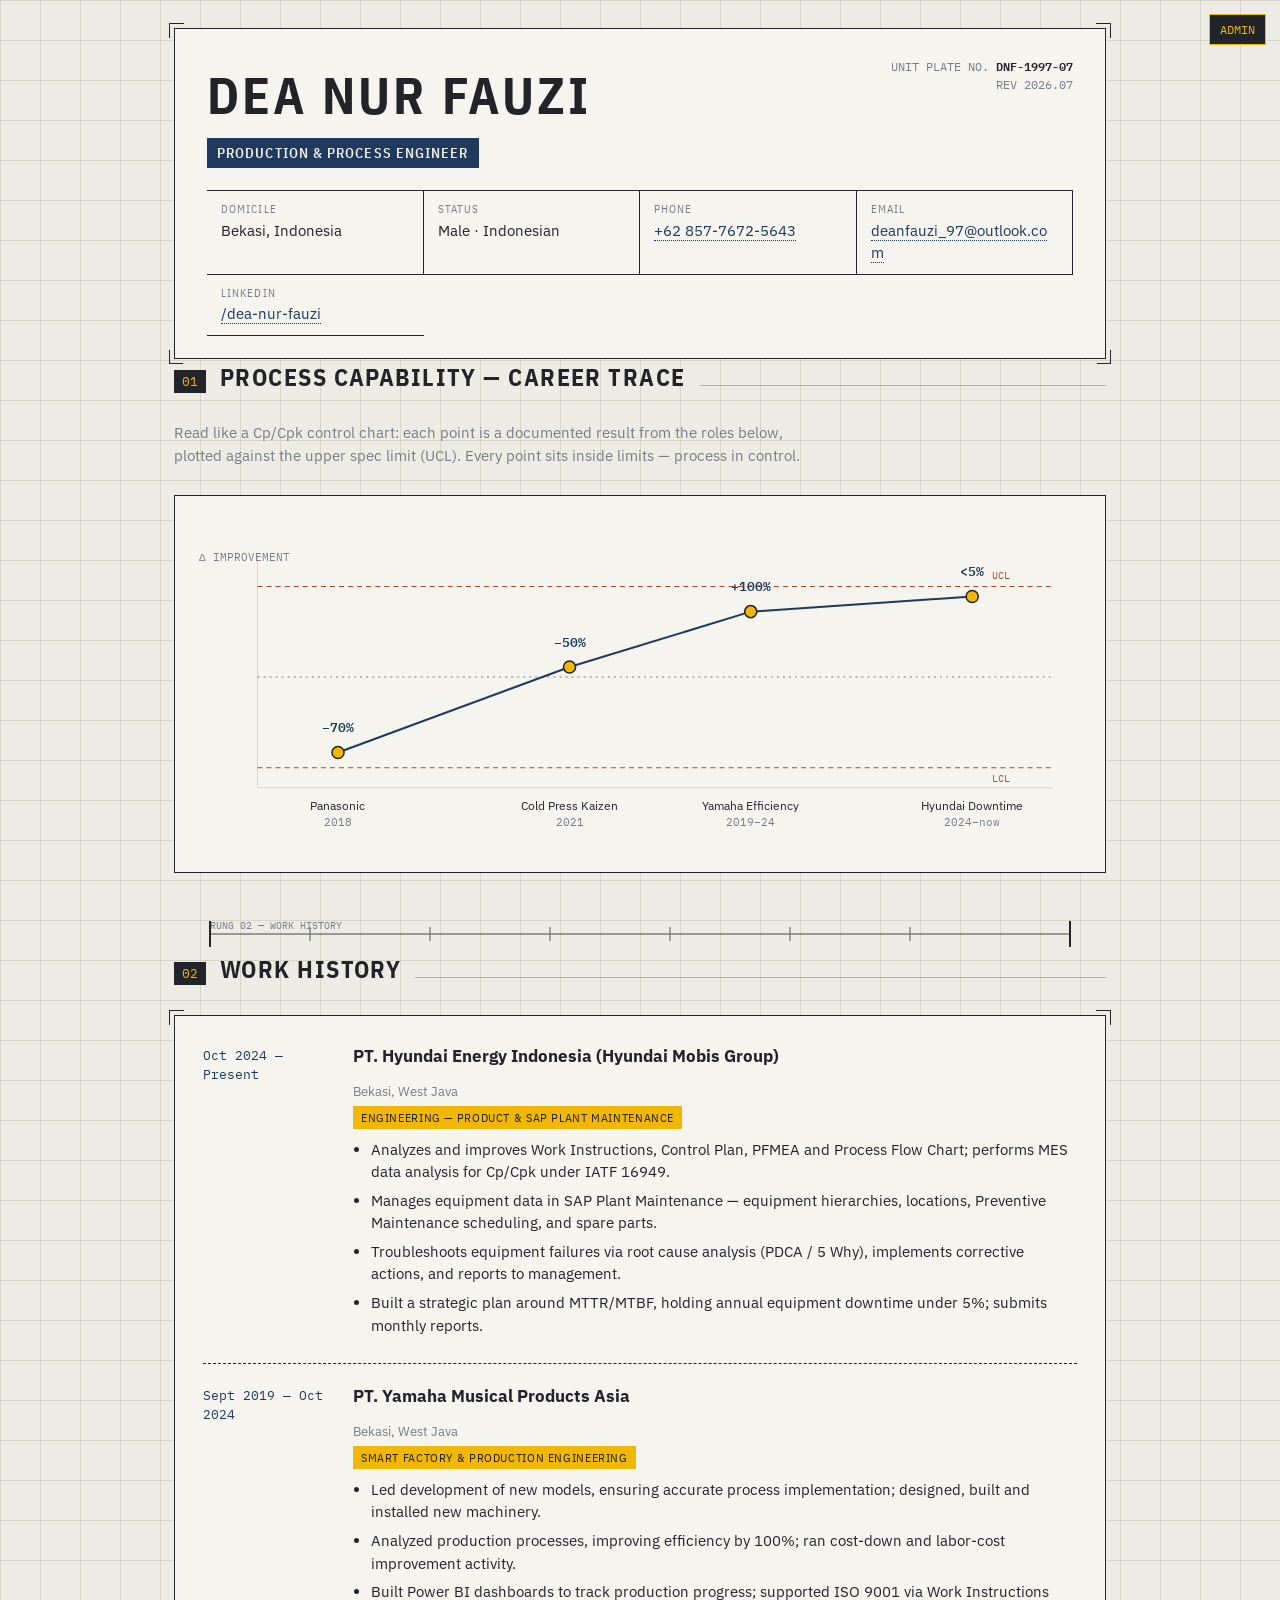
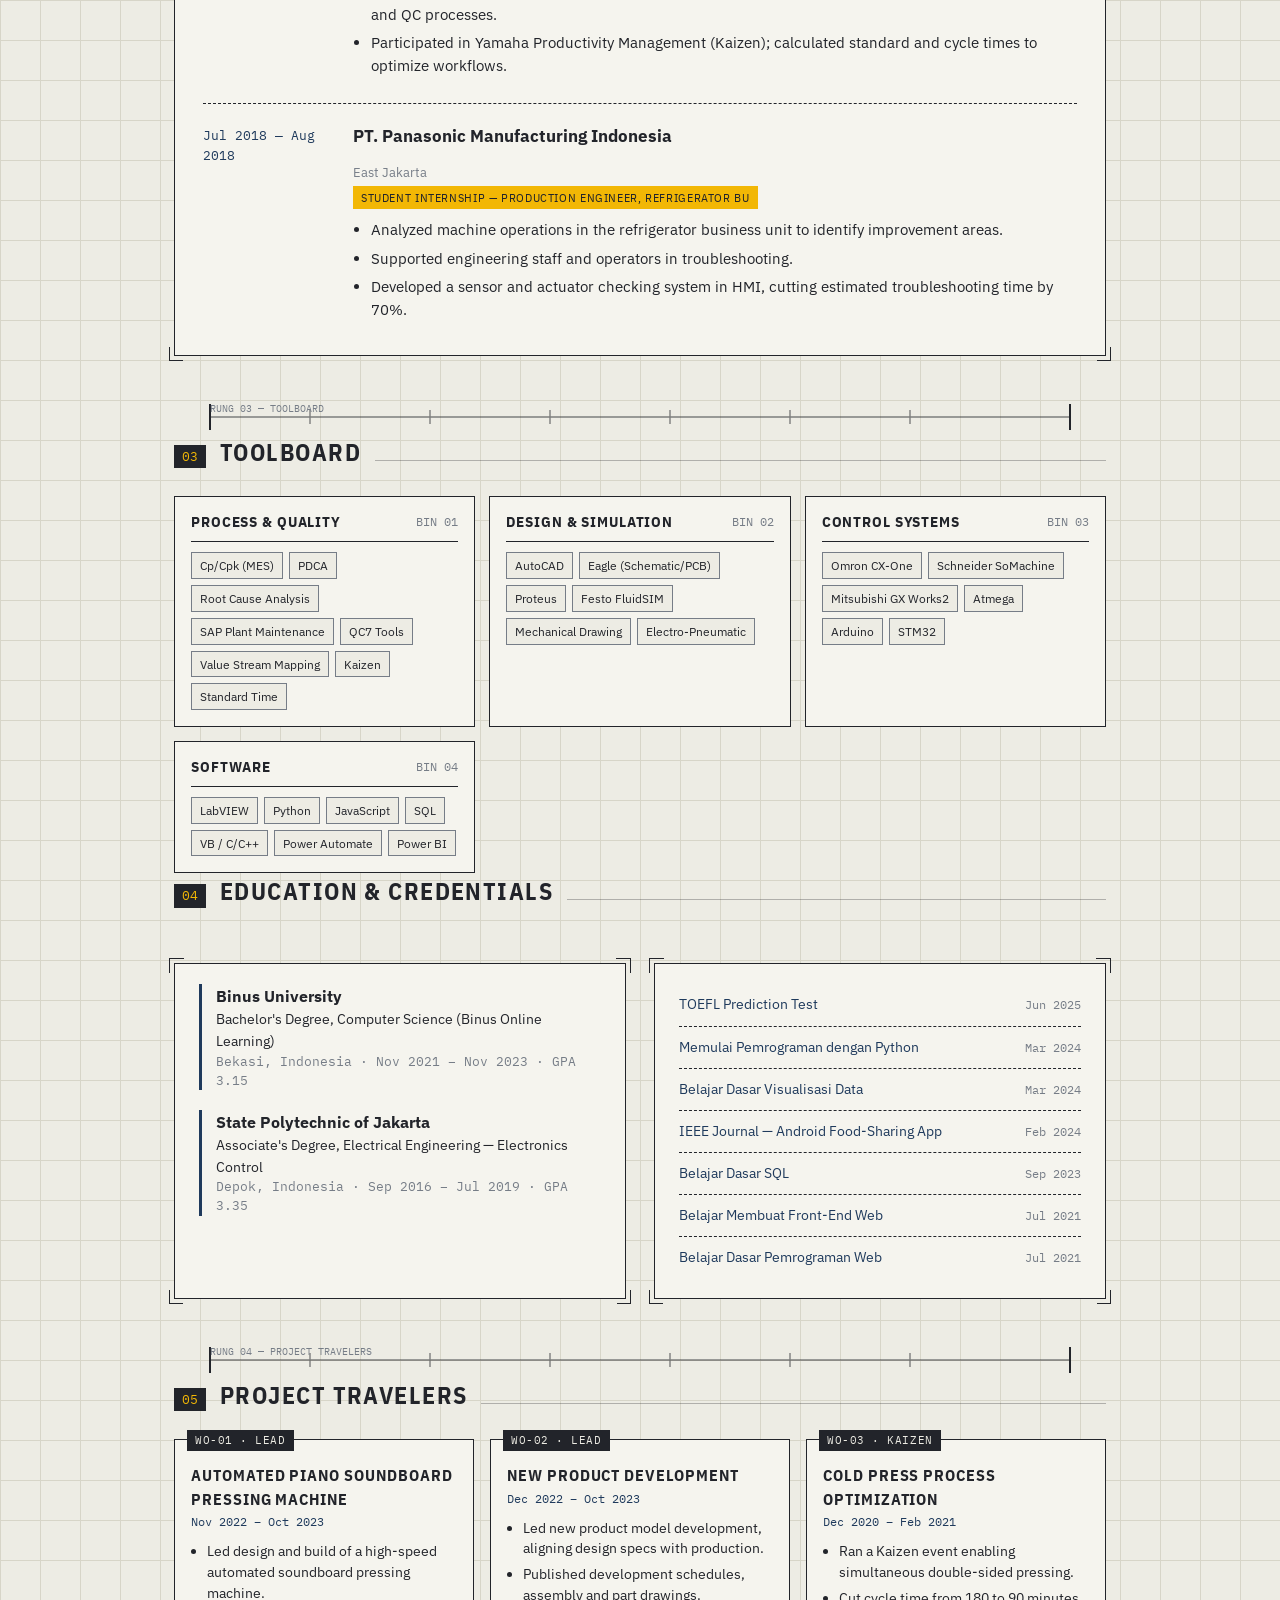
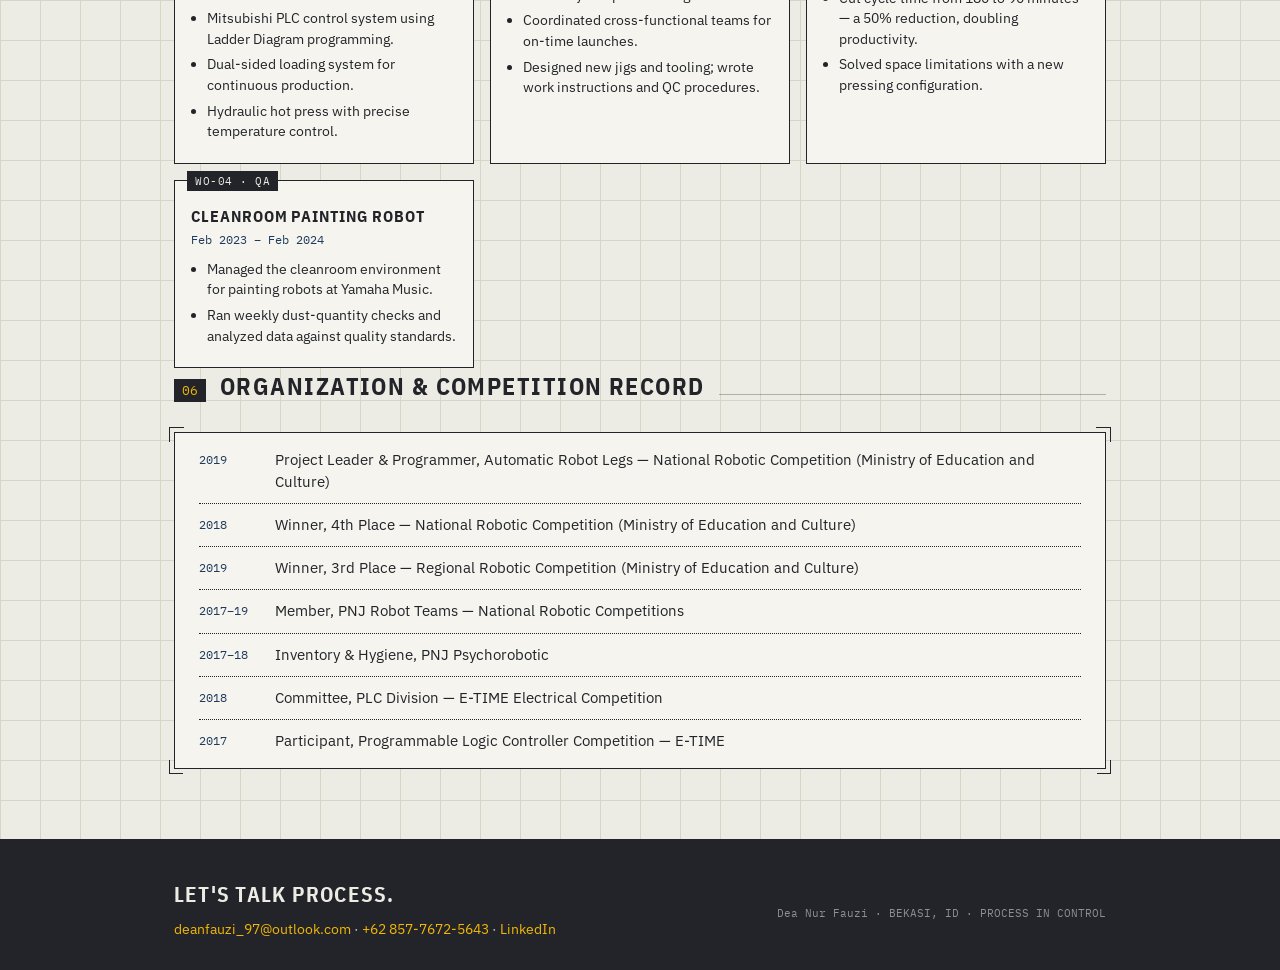
==== index.html @ 6d205314 "Add files via upload" ====
<!DOCTYPE html>
<html lang="en">
<head>
<meta charset="UTF-8">
<meta name="viewport" content="width=device-width, initial-scale=1.0">
<title>Portfolio</title>
<link rel="preconnect" href="https://fonts.googleapis.com">
<link rel="preconnect" href="https://fonts.gstatic.com" crossorigin>
<link href="https://fonts.googleapis.com/css2?family=IBM+Plex+Sans+Condensed:wght@500;600;700&family=IBM+Plex+Sans:wght@400;500;600&family=IBM+Plex+Mono:wght@400;500;600&display=swap" rel="stylesheet">
<link rel="stylesheet" href="style.css">
</head>
<body>

<a href="admin.html" class="admin-badge">ADMIN</a>

<header class="wrap" id="header-slot"></header>

<section class="wrap" id="hero-slot"></section>

<div class="ladder reveal" id="ladder-1" aria-hidden="true"></div>

<section class="wrap" id="experience-slot"></section>

<div class="ladder reveal" id="ladder-2" aria-hidden="true"></div>

<section class="wrap" id="skills-slot"></section>

<section class="wrap" id="education-slot"></section>

<div class="ladder reveal" id="ladder-3" aria-hidden="true"></div>

<section class="wrap" id="projects-slot"></section>

<section class="wrap" id="achievements-slot"></section>

<footer id="footer-slot"></footer>

<script src="app.js"></script>
</body>
</html>
---- style.css ----
:root{
  --paper: #EDECE4;
  --paper-line: #d7d5c8;
  --ink: #22242A;
  --navy: #1F3A5C;
  --navy-soft: #2c4e77;
  --yellow: #F2B705;
  --steel: #767d87;
  --limit: #B0472B;
  --card: #F5F4EE;
}
*{box-sizing:border-box;}
html{scroll-behavior:smooth;}
body{
  margin:0;
  background:var(--paper);
  color:var(--ink);
  font-family:'IBM Plex Sans', sans-serif;
  font-size:16px;
  line-height:1.5;
  background-image:
    linear-gradient(var(--paper-line) 1px, transparent 1px),
    linear-gradient(90deg, var(--paper-line) 1px, transparent 1px);
  background-size: 40px 40px;
}
@media (prefers-reduced-motion: reduce){
  *{animation-duration:0.001ms !important; transition-duration:0.001ms !important;}
}
h1,h2,h3,.mono-label{
  font-family:'IBM Plex Sans Condensed', sans-serif;
  text-transform:uppercase;
  letter-spacing:0.06em;
}
.mono{font-family:'IBM Plex Mono', monospace;}
a{color:var(--navy);}
.wrap{max-width:980px; margin:0 auto; padding:0 24px;}

.plate{
  position:relative;
  border:1.5px solid var(--ink);
  background:var(--card);
  margin-top:28px;
}
.plate::before, .plate::after,
.plate .rm-br, .plate .rm-bl{
  content:"";
  position:absolute;
  width:14px; height:14px;
  border:1.5px solid var(--ink);
}
.plate::before{ top:-6px; left:-6px; border-right:none; border-bottom:none; }
.plate::after{ top:-6px; right:-6px; border-left:none; border-bottom:none; }
.plate .rm-bl{ bottom:-6px; left:-6px; border-right:none; border-top:none; }
.plate .rm-br{ bottom:-6px; right:-6px; border-left:none; border-top:none; }

header{padding-top:40px;}
.nameplate{padding:28px 32px 22px;}
.nameplate-top{
  display:flex; justify-content:space-between; align-items:flex-start; flex-wrap:wrap; gap:12px;
}
.nameplate-top h1{
  font-size:clamp(2.1rem, 5vw, 3.2rem);
  margin:0 0 4px 0;
  font-weight:700;
  color:var(--ink);
}
.role-tag{
  display:inline-block;
  background:var(--navy);
  color:var(--paper);
  font-family:'IBM Plex Sans Condensed', sans-serif;
  font-weight:600;
  letter-spacing:0.08em;
  text-transform:uppercase;
  font-size:0.85rem;
  padding:5px 10px;
}
.plate-id{
  text-align:right;
  font-size:0.75rem;
  color:var(--steel);
}
.plate-id .id-val{color:var(--ink); font-weight:600;}
.spec-fields{
  margin-top:22px;
  display:grid;
  grid-template-columns:repeat(auto-fit,minmax(180px,1fr));
  border-top:1px solid var(--ink);
}
.spec-field{
  padding:10px 14px;
  border-right:1px solid var(--ink);
  border-bottom:1px solid var(--ink);
}
.spec-field:last-child{border-right:none;}
.spec-field .k{
  font-size:0.68rem;
  letter-spacing:0.1em;
  color:var(--steel);
  text-transform:uppercase;
  font-family:'IBM Plex Sans Condensed', sans-serif;
}
.spec-field .v{
  font-size:0.92rem;
  margin-top:2px;
  word-break:break-word;
}
.spec-field .v a{text-decoration:none; border-bottom:1px dotted var(--navy);}

section{padding:56px 0 8px;}
.section-head{
  display:flex; align-items:baseline; gap:14px; margin-bottom:26px;
}
.section-head .idx{
  font-family:'IBM Plex Mono', monospace;
  color:var(--yellow);
  background:var(--ink);
  padding:2px 8px;
  font-size:0.8rem;
}
.section-head h2{
  font-size:1.5rem; margin:0; font-weight:700;
}
.section-head .rule{flex:1; height:1px; background:var(--ink); opacity:0.3;}

.ladder{
  max-width:980px; margin:44px auto 0; padding:0 24px;
}
.ladder svg{width:100%; height:34px; display:block;}
.ladder .rail{stroke:var(--ink); stroke-width:2;}
.ladder .rung{stroke:var(--ink); stroke-width:1.4; opacity:0.55;}
.ladder .label{
  fill:var(--steel); font-family:'IBM Plex Mono', monospace; font-size:10px;
}

.chart-intro{max-width:640px; color:var(--steel); font-size:0.95rem; margin-bottom:18px;}
.chart-box{
  padding:20px 12px 14px;
  overflow-x:auto;
}
.chart-box svg{display:block; min-width:640px;}
.axis-label{fill:var(--steel); font-family:'IBM Plex Mono',monospace; font-size:11px;}
.limit-label{fill:var(--limit); font-family:'IBM Plex Mono',monospace; font-size:10px;}
.pt-label{fill:var(--ink); font-family:'IBM Plex Sans',sans-serif; font-size:11.5px;}
.pt-metric{fill:var(--navy); font-family:'IBM Plex Mono',monospace; font-weight:600; font-size:13px;}
.trace-line{fill:none; stroke:var(--navy); stroke-width:2;}
.trace-pt{fill:var(--yellow); stroke:var(--ink); stroke-width:1.5;}
.limit-line{stroke:var(--limit); stroke-width:1; stroke-dasharray:5 4;}

.station{
  display:grid;
  grid-template-columns:130px 1fr;
  gap:20px;
  padding:20px 0;
  border-top:1px solid var(--ink);
  border-top-style:dashed;
}
.station:first-of-type{border-top:none;}
.station .when{
  font-family:'IBM Plex Mono', monospace;
  font-size:0.8rem;
  color:var(--navy);
  padding-top:2px;
}
.station .co{font-weight:700; font-size:1.05rem; margin:0 0 2px;}
.station .loc{color:var(--steel); font-size:0.82rem; margin-bottom:2px;}
.station .role{
  display:inline-block; margin-bottom:10px;
  font-family:'IBM Plex Sans Condensed', sans-serif;
  text-transform:uppercase; letter-spacing:0.05em;
  font-size:0.78rem; color:var(--ink); background:var(--yellow);
  padding:2px 8px;
}
.station ul{margin:0; padding-left:18px;}
.station li{margin-bottom:6px; font-size:0.94rem;}

.toolboard{
  display:grid;
  grid-template-columns:repeat(auto-fit, minmax(230px,1fr));
  gap:14px;
}
.bin{
  border:1px solid var(--ink);
  background:var(--card);
  padding:14px 16px 16px;
}
.bin .bin-head{
  display:flex; justify-content:space-between; align-items:center;
  border-bottom:1px solid var(--ink); padding-bottom:8px; margin-bottom:10px;
}
.bin .bin-head .no{font-family:'IBM Plex Mono',monospace; font-size:0.75rem; color:var(--steel);}
.bin h3{font-size:0.92rem; margin:0;}
.bin .chips{display:flex; flex-wrap:wrap; gap:6px;}
.chip{
  font-size:0.78rem;
  padding:3px 8px;
  border:1px solid var(--steel);
  color:var(--ink);
  background:var(--paper);
}

.two-col{display:grid; grid-template-columns:1fr 1fr; gap:28px;}
@media (max-width:760px){ .two-col{grid-template-columns:1fr;} .station{grid-template-columns:1fr;} .toolboard{grid-template-columns:1fr 1fr;} }
.edu-card{border-left:3px solid var(--navy); padding-left:14px; margin-bottom:20px;}
.edu-card .school{font-weight:700;}
.edu-card .deg{font-size:0.9rem;}
.edu-card .meta{font-size:0.8rem; color:var(--steel); font-family:'IBM Plex Mono',monospace;}

.cred{
  display:flex; justify-content:space-between; gap:10px;
  padding:10px 0; border-bottom:1px dashed var(--ink);
  font-size:0.88rem;
}
.cred:last-child{border-bottom:none;}
.cred a{text-decoration:none;}
.cred .date{font-family:'IBM Plex Mono',monospace; color:var(--steel); white-space:nowrap; font-size:0.78rem; padding-top:1px;}

.travelers{display:grid; grid-template-columns:repeat(auto-fit,minmax(260px,1fr)); gap:16px;}
.traveler{
  border:1px solid var(--ink);
  background:var(--card);
  position:relative;
  padding:14px 16px 16px;
}
.traveler .wo{
  position:absolute; top:-10px; left:12px;
  background:var(--ink); color:var(--paper);
  font-family:'IBM Plex Mono',monospace; font-size:0.68rem;
  padding:2px 8px; letter-spacing:0.05em;
}
.traveler h3{font-size:0.98rem; margin:10px 0 2px;}
.traveler .dates{font-family:'IBM Plex Mono',monospace; font-size:0.75rem; color:var(--navy); margin-bottom:10px;}
.traveler ul{margin:0; padding-left:16px;}
.traveler li{font-size:0.86rem; margin-bottom:5px;}

.ach-list{list-style:none; margin:0; padding:0;}
.ach-list li{
  display:flex; gap:12px; padding:10px 0; border-top:1px solid var(--ink); border-top-style:dotted;
  font-size:0.92rem;
}
.ach-list li:first-child{border-top:none;}
.ach-list .tag{
  flex-shrink:0; width:64px; font-family:'IBM Plex Mono',monospace; font-size:0.72rem; color:var(--navy); padding-top:2px;
}

footer{margin-top:70px; background:var(--ink); color:var(--paper); padding:40px 0 30px;}
footer .wrap{display:flex; justify-content:space-between; flex-wrap:wrap; gap:18px;}
footer h2{color:var(--paper); font-size:1.3rem; margin:0 0 8px;}
footer .contact-line{font-size:0.9rem; color:#c7c9cc;}
footer .contact-line a{color:var(--yellow); text-decoration:none;}
footer .plate-foot{font-family:'IBM Plex Mono',monospace; font-size:0.7rem; color:#8b8f96; margin-top:26px;}

.reveal{opacity:0; transform:translateY(14px); transition:opacity .6s ease, transform .6s ease;}
.reveal.show{opacity:1; transform:translateY(0);}

::selection{background:var(--yellow); color:var(--ink);}
a:focus-visible, button:focus-visible{outline:2px solid var(--navy); outline-offset:2px;}

/* ---------- admin-only additions ---------- */
.admin-badge{
  position:fixed; top:14px; right:14px; z-index:50;
  background:var(--ink); color:var(--yellow);
  font-family:'IBM Plex Mono',monospace; font-size:0.72rem;
  padding:6px 10px; border:1px solid var(--yellow); text-decoration:none;
}
.gate{
  max-width:420px; margin:90px auto; padding:28px 26px;
}
.gate h1{font-size:1.3rem; margin-top:0;}
.field{margin-bottom:14px;}
.field label{
  display:block; font-family:'IBM Plex Sans Condensed',sans-serif; font-size:0.78rem;
  text-transform:uppercase; letter-spacing:0.06em; color:var(--steel); margin-bottom:5px;
}
.field input, .field textarea, .field select{
  width:100%; font-family:'IBM Plex Mono',monospace; font-size:0.88rem;
  padding:9px 10px; border:1px solid var(--ink); background:var(--paper); color:var(--ink);
}
.field textarea{resize:vertical;}
.btn{
  font-family:'IBM Plex Sans Condensed',sans-serif; text-transform:uppercase; letter-spacing:0.06em;
  font-size:0.82rem; font-weight:600; padding:10px 18px; border:1.5px solid var(--ink);
  background:var(--yellow); color:var(--ink); cursor:pointer;
}
.btn.secondary{background:var(--paper);}
.btn.danger{background:var(--limit); color:var(--paper); border-color:var(--limit);}
.btn:disabled{opacity:0.5; cursor:not-allowed;}
.row{display:flex; gap:10px; flex-wrap:wrap; align-items:center;}
.msg{font-family:'IBM Plex Mono',monospace; font-size:0.82rem; padding:10px 12px; margin-top:12px; display:none;}
.msg.ok{display:block; background:#e4efe0; border:1px solid #4a7a3a; color:#2c4a24;}
.msg.err{display:block; background:#f6e2dc; border:1px solid var(--limit); color:#7a2c14;}
.admin-shell{max-width:900px; margin:0 auto; padding:30px 24px 80px;}
.admin-shell h1{font-size:1.6rem;}
.hint{color:var(--steel); font-size:0.85rem;}
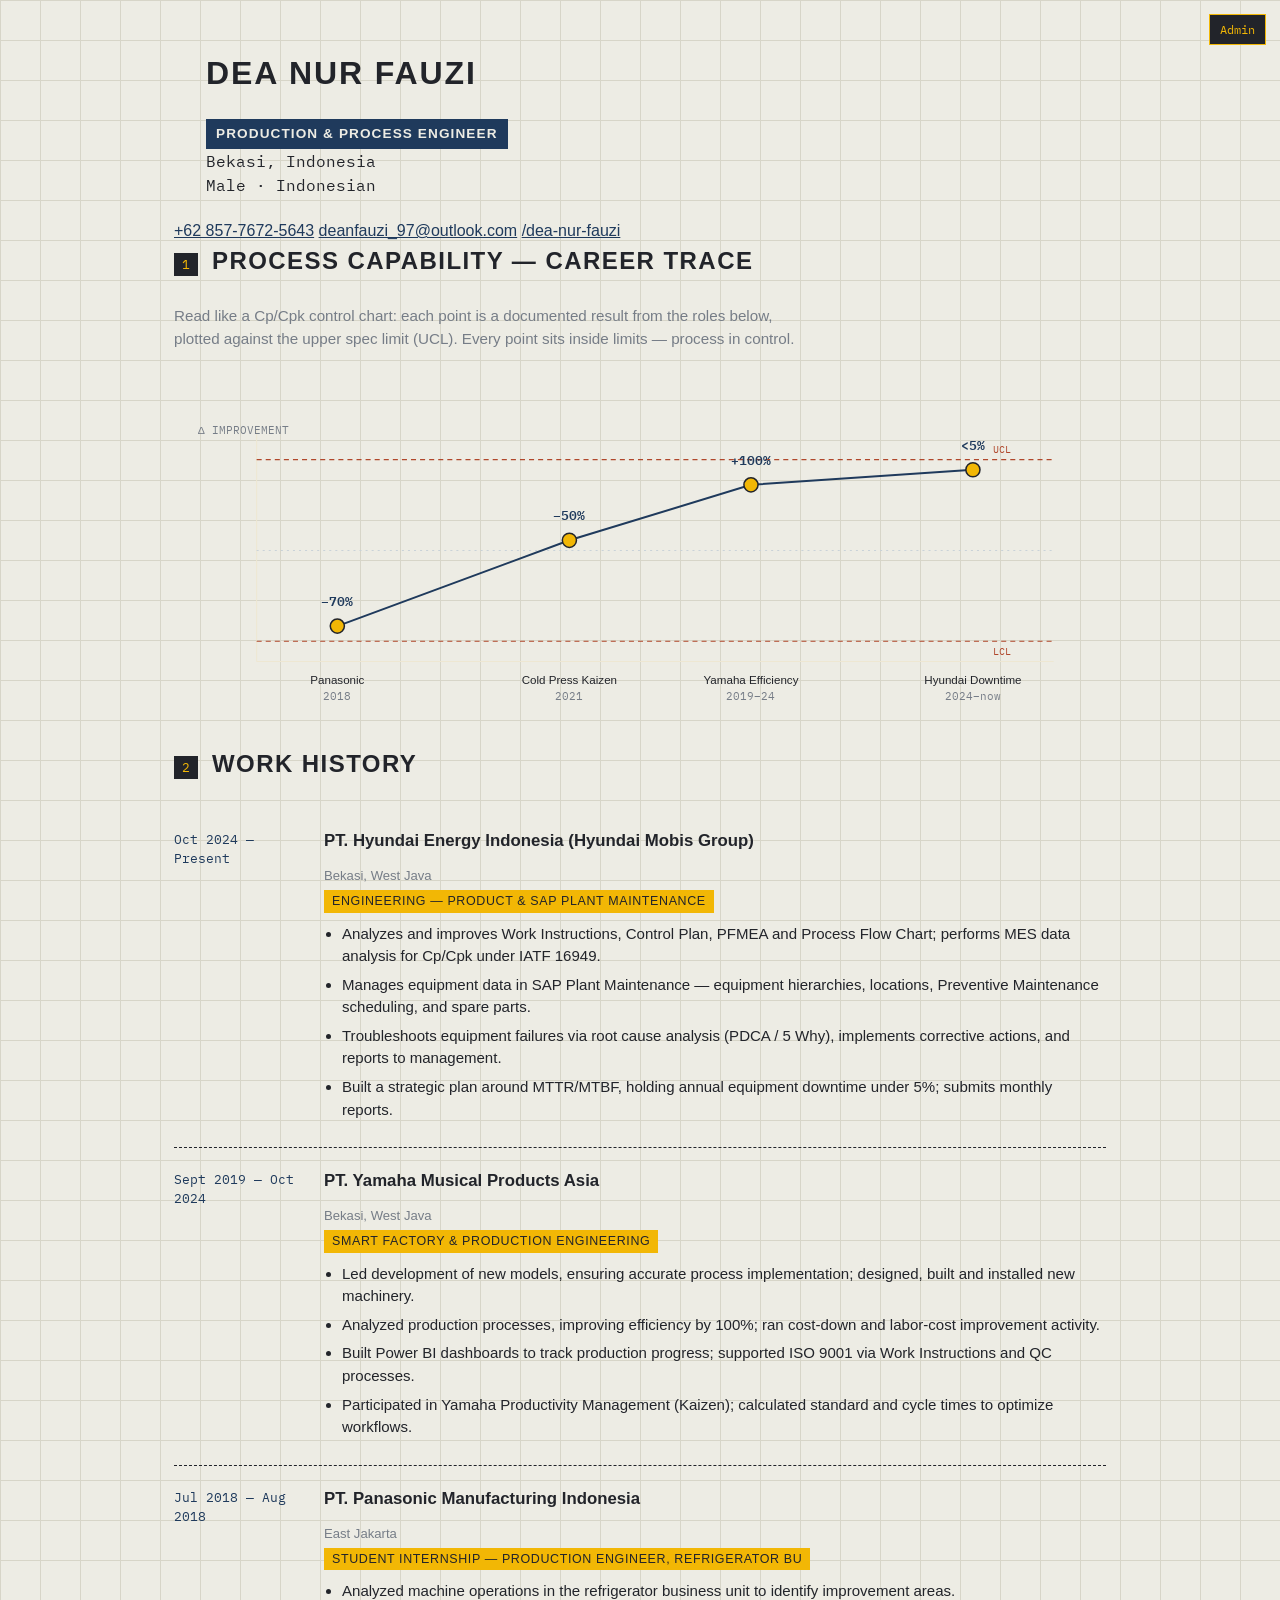
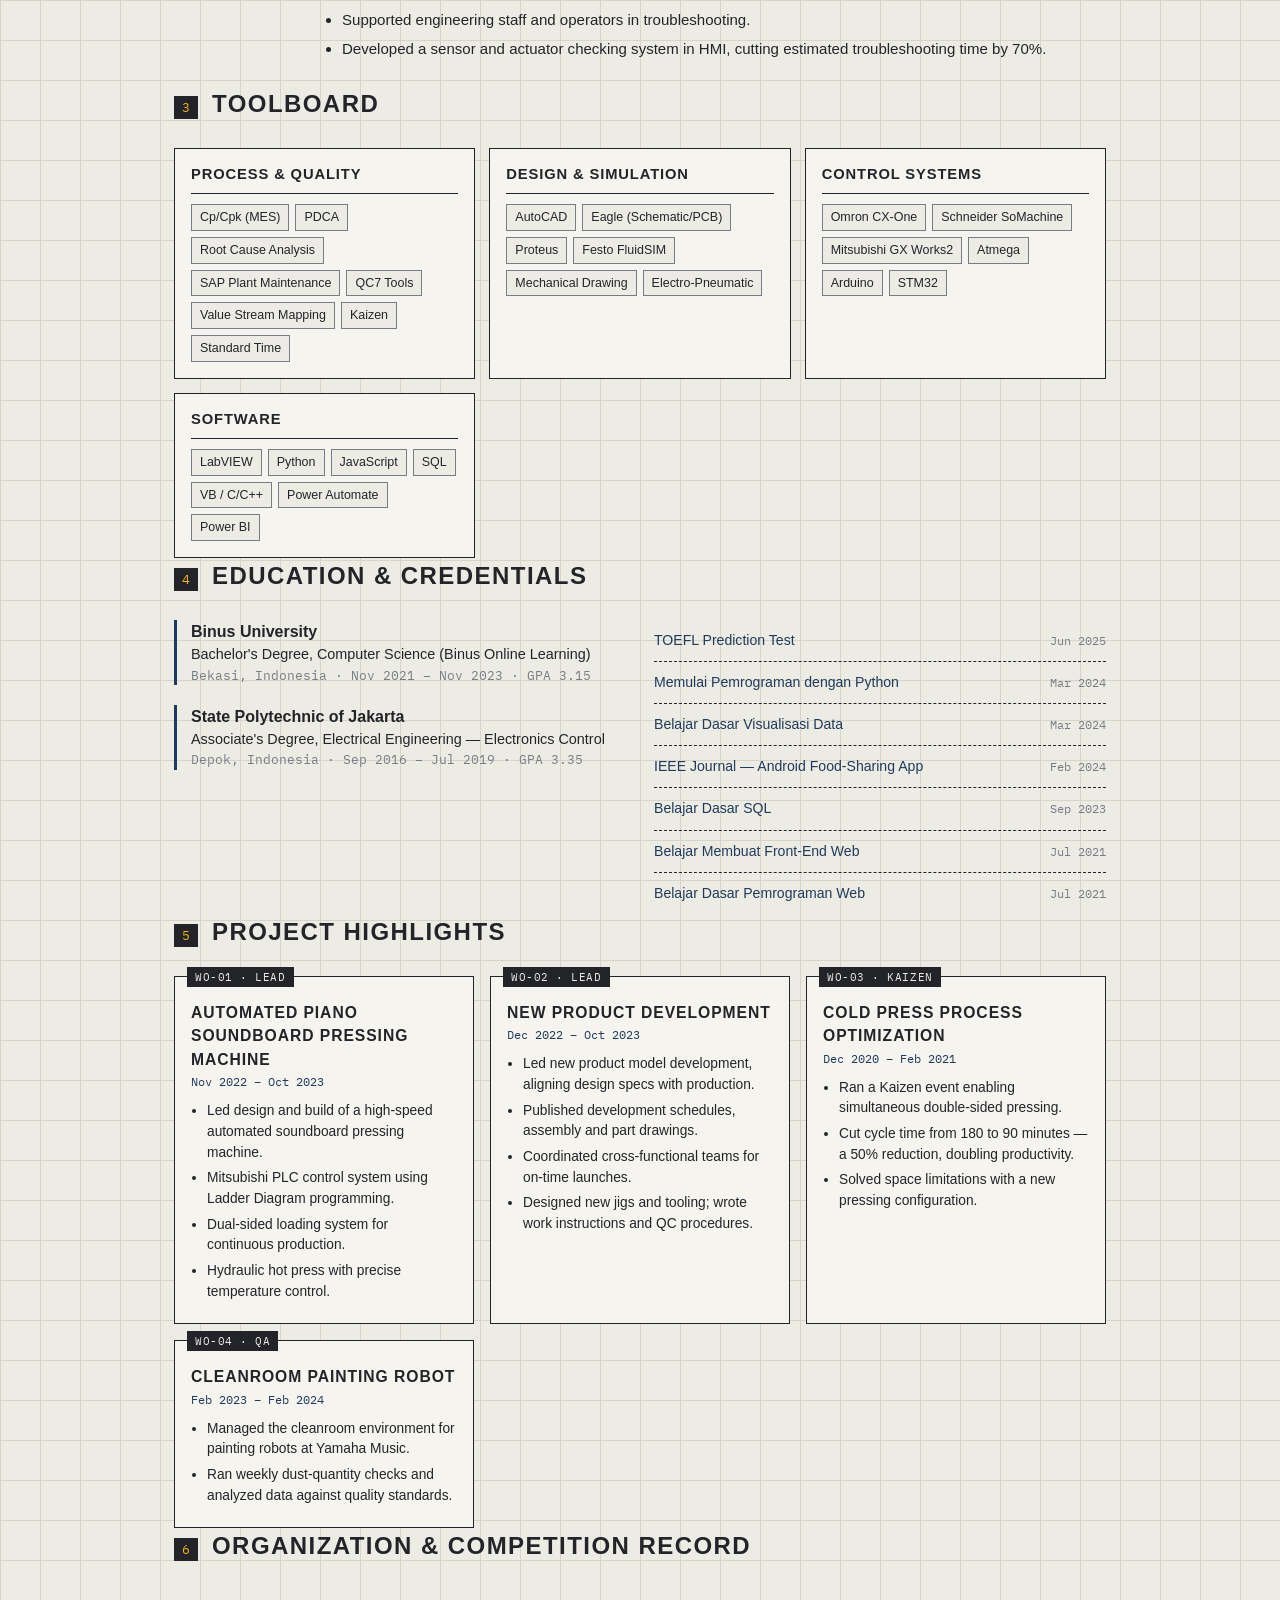
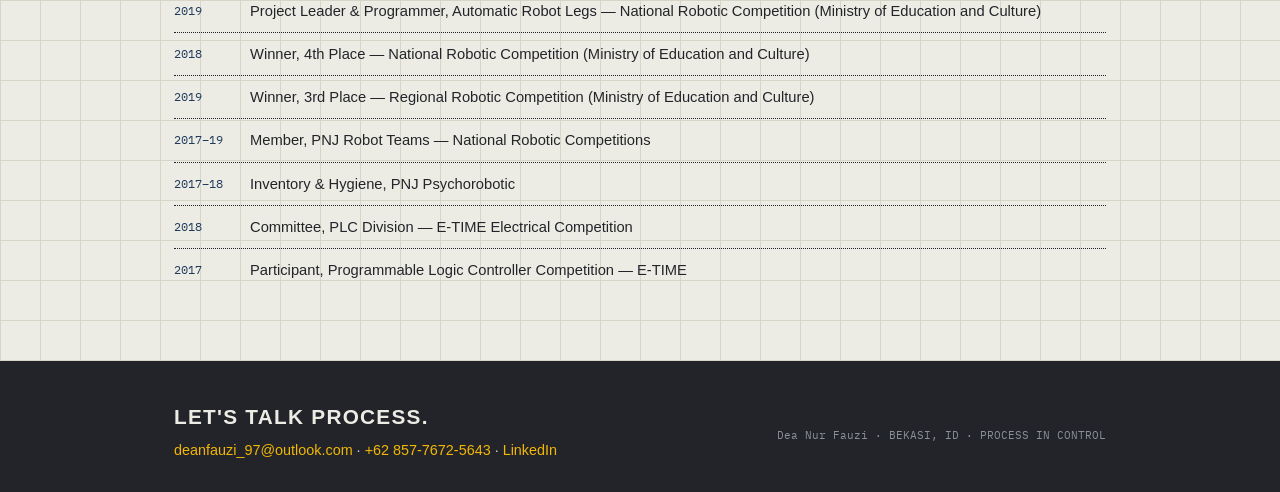
==== commit d6dcd5b3: "Rename index-1.html to index.html" ====
--- a/index.html
+++ b/index.html
@@ -6,28 +6,28 @@
 <title>Portfolio</title>
 <link rel="preconnect" href="https://fonts.googleapis.com">
 <link rel="preconnect" href="https://fonts.gstatic.com" crossorigin>
-<link href="https://fonts.googleapis.com/css2?family=IBM+Plex+Sans+Condensed:wght@500;600;700&family=IBM+Plex+Sans:wght@400;500;600&family=IBM+Plex+Mono:wght@400;500;600&display=swap" rel="stylesheet">
+<link href="https://fonts.googleapis.com/css2?family=Poppins:wght@500;600&family=Inter:wght@400;500;600&family=IBM+Plex+Mono:wght@400;500;600&display=swap" rel="stylesheet">
 <link rel="stylesheet" href="style.css">
 </head>
 <body>
 
-<a href="admin.html" class="admin-badge">ADMIN</a>
+<a href="admin.html" class="admin-badge">Admin</a>
 
 <header class="wrap" id="header-slot"></header>
 
 <section class="wrap" id="hero-slot"></section>
 
-<div class="ladder reveal" id="ladder-1" aria-hidden="true"></div>
+<div class="wrap"><div class="band"></div></div>
 
 <section class="wrap" id="experience-slot"></section>
 
-<div class="ladder reveal" id="ladder-2" aria-hidden="true"></div>
+<div class="wrap"><div class="band"></div></div>
 
 <section class="wrap" id="skills-slot"></section>
 
 <section class="wrap" id="education-slot"></section>
 
-<div class="ladder reveal" id="ladder-3" aria-hidden="true"></div>
+<div class="wrap"><div class="band"></div></div>
 
 <section class="wrap" id="projects-slot"></section>
 
